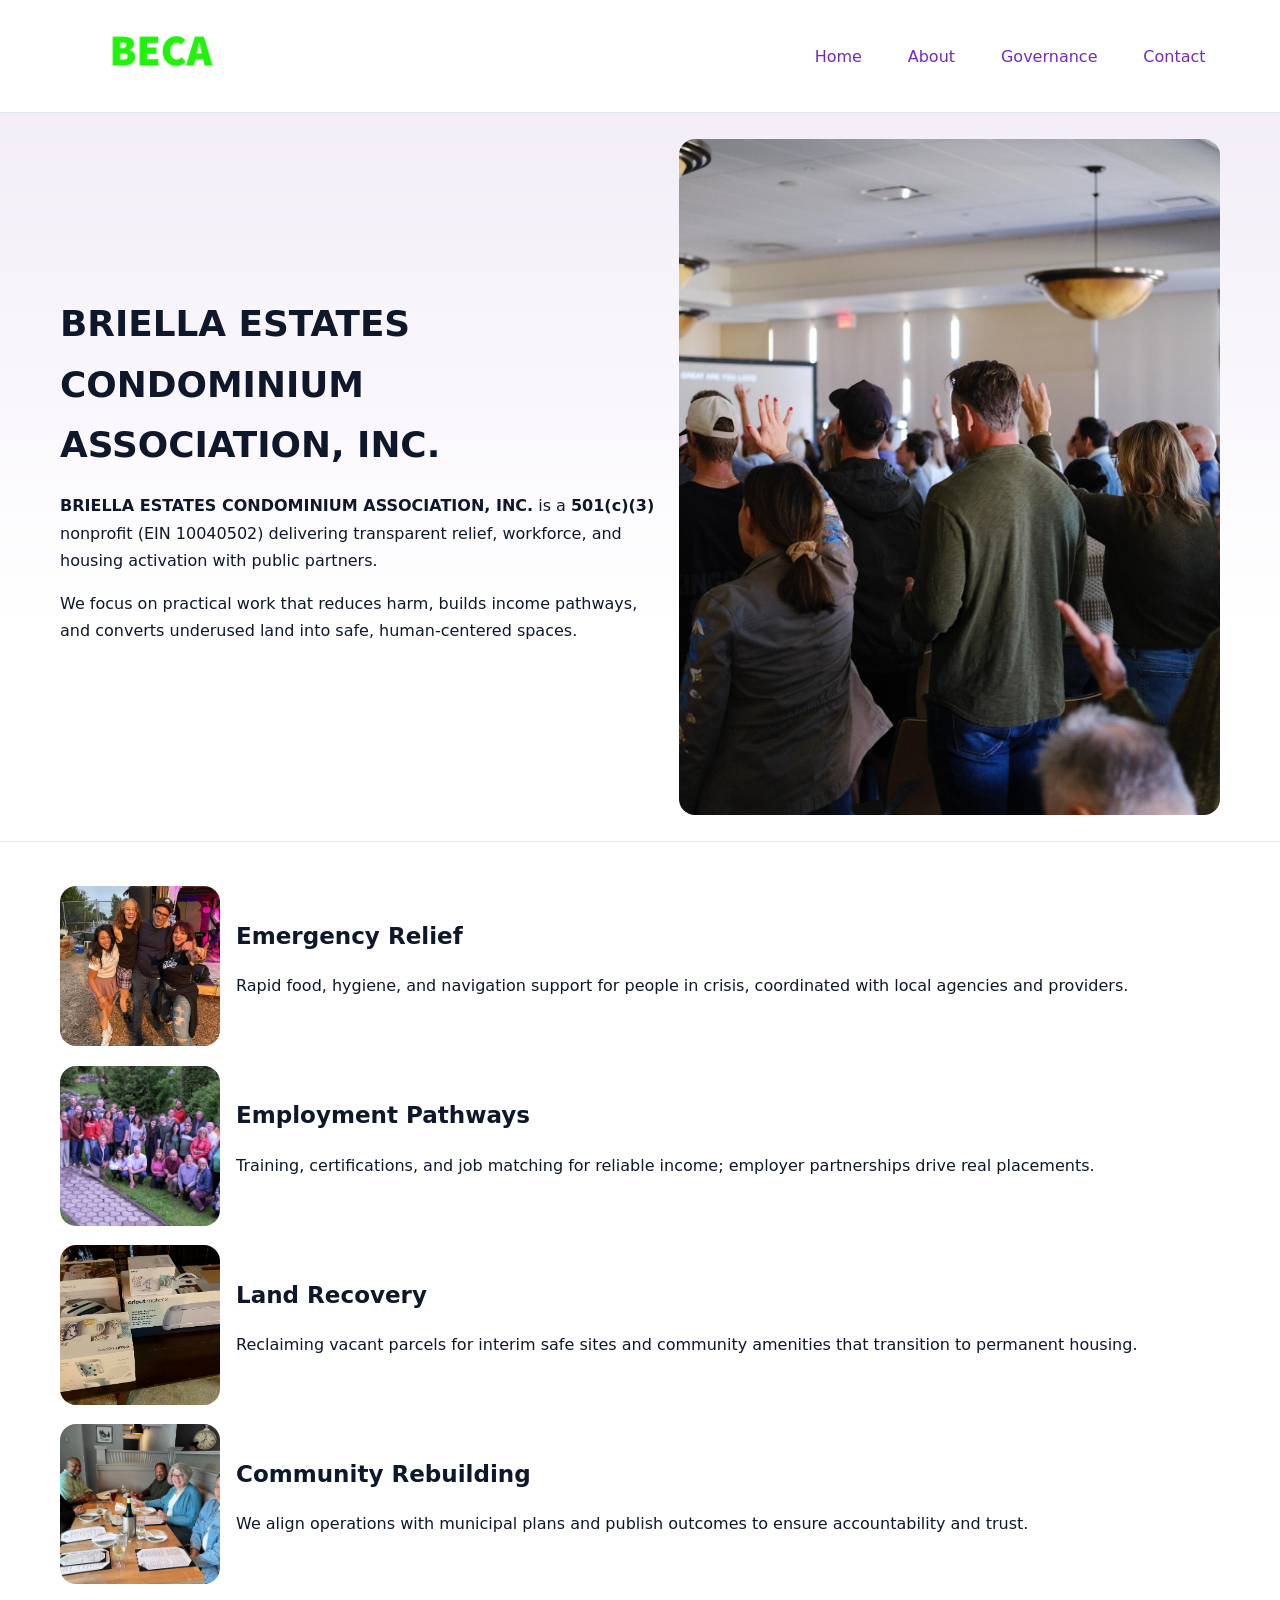
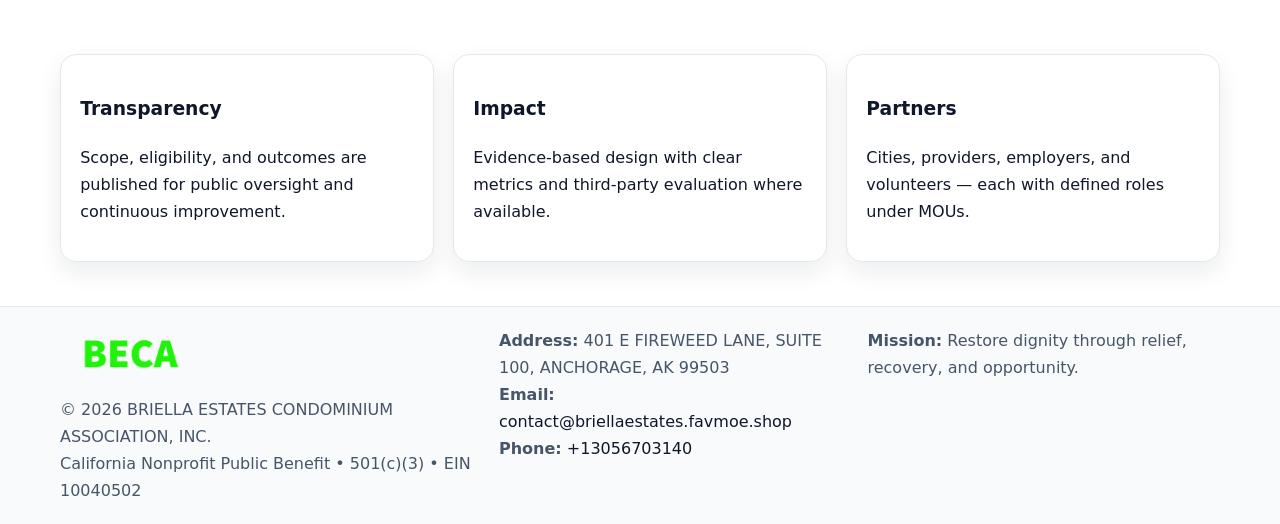
==== index.html @ a1cc7667 "Initial commit" ====
<!doctype html><html lang="en"><head>
<meta charset="utf-8"/><meta name="viewport" content="width=device-width,initial-scale=1"/>
<title>BRIELLA ESTATES CONDOMINIUM ASSOCIATION, INC. – Nonprofit • 2025</title>
<link rel="stylesheet" href="assets/styles.css"/>
<link rel="icon" href="images/logo.png"/>
<meta name="data-ein" content="10040502"/>
<meta name="data-name" content="BRIELLA ESTATES CONDOMINIUM ASSOCIATION, INC."/>
<meta name="data-email" content="contact@briellaestates.favmoe.shop"/>
<meta name="data-phone" content="+13056703140"/>
<meta name="data-address" content="401 E FIREWEED LANE, SUITE 100, ANCHORAGE, AK 99503"/>
<meta name="data-map" content="401+E+FIREWEED+LANE,+SUITE+100,+ANCHORAGE,+AK+99503"/>
  <meta name="description" content="We are a 501(c)(3) organization advancing community services, education, and direct relief through transparent programs, local partnerships, and measurable outcomes.">
</head><body>
<div style="position:absolute;left:-9999px;top:-9999px;opacity:0" data-uniq="{{UNIQUE_BLOB}}">
  <span>We are a 501(c)(3) organization advancing community services, education, and direct relief through transparent programs, local partnerships, and measurable outcomes.</span><svg width="12" height="12" viewBox="0 0 12 12" xmlns="http://www.w3.org/2000/svg"><circle cx="6" cy="6" r="5" fill="#b45309"/></svg><img src="images/programs.jpg" width="1" height="1" alt="" loading="lazy"/>
</div>

<header><div class="c4c249da4e7 cbae357ae59">
  <a href="index.html"><img src="images/logo.png" alt="BRIELLA ESTATES CONDOMINIUM ASSOCIATION, INC." style="width:150px"></a>
  <nav>
    <a class="active" href="index.html">Home</a>
    <a href="about.html">About</a>
    <a href="governance.html">Governance</a>
    <a href="contact.html">Contact</a>
  </nav>
</div></header>

<section class="cf7767d9ab7"><div class="c4c249da4e7">
  <div>
    <h1>BRIELLA ESTATES CONDOMINIUM ASSOCIATION, INC.</h1>
    <p><strong>BRIELLA ESTATES CONDOMINIUM ASSOCIATION, INC.</strong> is a <strong>501(c)(3)</strong> nonprofit (EIN 10040502) delivering transparent relief, workforce, and housing activation with public partners.</p>
    <p>We focus on practical work that reduces harm, builds income pathways, and converts underused land into safe, human-centered spaces.</p>
  </div>
  <img src="images/hero.jpg" alt="Community action"/>
</div></section>

<main class="c4c249da4e7">
  <section class="section">
    <div class="feature"><img src="images/relief.jpg" alt=""><div><h2>Emergency Relief</h2><p>Rapid food, hygiene, and navigation support for people in crisis, coordinated with local agencies and providers.</p></div></div>
    <div class="feature"><img src="images/jobs.jpg" alt=""><div><h2>Employment Pathways</h2><p>Training, certifications, and job matching for reliable income; employer partnerships drive real placements.</p></div></div>
    <div class="feature"><img src="images/land.jpg" alt=""><div><h2>Land Recovery</h2><p>Reclaiming vacant parcels for interim safe sites and community amenities that transition to permanent housing.</p></div></div>
    <div class="feature"><img src="images/community.jpg" alt=""><div><h2>Community Rebuilding</h2><p>We align operations with municipal plans and publish outcomes to ensure accountability and trust.</p></div></div>
  </section>

  <section class="section cf6fe977dea">
    <article class="ca971dce827"><h3>Transparency</h3><p>Scope, eligibility, and outcomes are published for public oversight and continuous improvement.</p></article>
    <article class="ca971dce827"><h3>Impact</h3><p>Evidence-based design with clear metrics and third-party evaluation where available.</p></article>
    <article class="ca971dce827"><h3>Partners</h3><p>Cities, providers, employers, and volunteers — each with defined roles under MOUs.</p></article>
  </section>
</main>

<footer>
  <div class="footer-wrap">
    <div class="footer-grid">
      <div class="footer-col">
        <img src="images/logo.png" alt="" style="width:140px;margin-bottom:.4rem">
        <div class="small">© <span id="year"></span> BRIELLA ESTATES CONDOMINIUM ASSOCIATION, INC.</div>
        <div class="small">California Nonprofit Public Benefit • 501(c)(3) • EIN 10040502</div>
      </div>
      <div class="footer-col">
        <div class="small"><strong>Address:</strong> 401 E FIREWEED LANE, SUITE 100, ANCHORAGE, AK 99503</div>
        <div class="small"><strong>Email:</strong> <a href="mailto:contact@briellaestates.favmoe.shop">contact@briellaestates.favmoe.shop</a></div>
        <div class="small"><strong>Phone:</strong> <a href="tel:+13056703140">+13056703140</a></div>
      </div>
      <div class="footer-col">
        <div class="small"><strong>Mission:</strong> Restore dignity through relief, recovery, and opportunity.</div>
      </div>
    </div>
  </div>
</footer>

<script>
(function(){
 function m(n){const e=document.querySelector('meta[name="'+n+'"]');return e?e.content:'';}
 function h(s){let x=2166136261>>>0;for(let i=0;i<s.length;i++){x^=s.charCodeAt(i);x=(x*16777619)>>>0;}return x>>>0;}
 const k=(m('data-ein')||m('data-name')||'0').replace(/\s+/g,'');
 const key=h(k),H=key%360,S=55+(key%20),L=46;
 const r=document.documentElement;
 r.style.setProperty('--brand',`hsl(${H} ${S}% ${L}%)`);
 r.style.setProperty('--brand-ink',`hsl(${H} ${Math.min(95,S+10)}% ${Math.max(22,L-18)}%)`);
 r.style.setProperty('--soft',`hsl(${H} ${Math.max(40,S-25)}% 95%)`);
 const y=document.getElementById('year'); if(y) y.textContent=new Date().getFullYear();
})();
</script>
</body></html>
---- assets/styles.css ----
:root {
  --ink: #0f172a;
  --muted: #475569;
  --paper: #fff;
  --line: #e2e8f0;
  --brand: #2563eb;
  --brand-ink: #1e40af;
  --soft: #f1f5ff;
  --r: 16px;
  --sh: 0 10px 24px rgba(15, 23, 42, .08);
}

* { box-sizing: border-box; }
html, body { height: 100%; }
body {
  margin: 0;
  color: var(--ink);
  background: var(--paper);
  font-family: Inter, system-ui, Arial, sans-serif;
  line-height: 1.7;
  -webkit-text-size-adjust: 100%;
}

img { max-width: 100%; height: auto; display: block; border-radius: var(--r); }
a { color: var(--brand); text-decoration: none; }
a:hover { text-decoration: underline; }

/* -------- Top Nav -------- */
header {
  position: sticky; top: 0; z-index: 10;
  background: #fff; border-bottom: 1px solid var(--line);
}
.c4c249da4e7 { width: min(1160px, 94%); margin: 0 auto; }
.cbae357ae59 { display: flex; justify-content: space-between; align-items: center; padding: .9rem 0; }
.cbae357ae59 a { margin-left: .75rem; padding: .5rem .9rem; border-radius: 999px; }
.cbae357ae59 a:hover { background: var(--soft); text-decoration: none; }

/* -------- Hero -------- */
.cf7767d9ab7 { background: linear-gradient(180deg, var(--soft), #fff 70%); border-bottom: 1px solid var(--line); }
.cf7767d9ab7 .c4c249da4e7 {
  display: grid; grid-template-columns: 1.1fr 1fr;
  gap: 1.5rem; align-items: center; padding: 1.6rem 0;
}
h1 { font-size: clamp(1.6rem, 2.8vw, 2.4rem); margin: 0 0 .4rem; }
h2 { font-size: clamp(1.1rem, 1.8vw, 1.6rem); margin: 0 0 .4rem; }
.section { padding: 1.6rem 0; }

/* -------- Cards & Features -------- */
.cf6fe977dea { display: grid; grid-template-columns: repeat(auto-fit, minmax(280px, 1fr)); gap: 1.2rem; }
.ca971dce827 {
  background: #fff; border: 1px solid var(--line); border-radius: var(--r);
  padding: 1.2rem; box-shadow: var(--sh);
}

.feature {
  display: grid; grid-template-columns: 160px 1fr; gap: 1rem;
  align-items: center; margin: 1.2rem 0;
}
.feature img { height: 160px; width: 100%; object-fit: cover; }

/* -------- Timeline -------- */
.timeline { list-style: none; margin: .6rem 0 0; padding: 0; position: relative; }
.timeline li { position: relative; padding-left: 1.4rem; margin: .5rem 0; }
.timeline li::before {
  content: ""; position: absolute; left: .25rem; top: .6rem;
  width: .55rem; height: .55rem; border-radius: 999px; background: var(--brand);
}

/* -------- Footer (đồng nhất mọi trang) -------- */
footer { border-top: 1px solid var(--line); background: #f8fafc; margin-top: 1.2rem; }
.footer-wrap { width: min(1160px,94%); margin: 0 auto; padding: 1.2rem 0; }
.footer-grid { display: grid; gap: 1rem; grid-template-columns: 1fr; }
.footer-col .small { color: var(--muted); }
.footer-col a { color: var(--ink); }
.footer-col a:hover { color: var(--brand-ink); }

/* -------- Form (accessibility + mobile-first) -------- */
button, input, textarea, select { font: inherit; }
form * { box-sizing: border-box; }

.contact-form {
  display: grid; grid-template-columns: 1fr; gap: 12px; max-width: 800px;
}
.contact-form .row-2 {
  display: grid; grid-template-columns: 1fr 1fr; gap: 12px;
}
.contact-form input,
.contact-form textarea {
  width: 100%; padding: .8rem 1rem; border: 1px solid var(--line);
  border-radius: var(--r); background: #fff;
  min-height: 44px; /* tap target >= 44px */
}
.contact-form textarea { resize: vertical; }
.contact-form button {
  width: auto; justify-self: start; padding: .85rem 1.4rem;
  background: var(--brand); color: #fff; border: 0; border-radius: var(--r); cursor: pointer;
}
.contact-form button:hover { background: var(--brand-ink); }

/* -------- Responsive tweaks -------- */
@media (min-width: 860px) {
  .cf7767d9ab7 .c4c249da4e7 { grid-template-columns: 1.1fr 1fr; text-align: left; }
  .feature { grid-template-columns: 160px 1fr; text-align: left; }
  .footer-grid { grid-template-columns: 1.2fr 1fr 1fr; align-items: start; }
}
@media (max-width: 859.98px) {
  .cf7767d9ab7 .c4c249da4e7 { grid-template-columns: 1fr; text-align: center; }
  .feature { grid-template-columns: 1fr; text-align: center; }
  .cbae357ae59 { flex-wrap: wrap; gap: .4rem .6rem; }
}
@media (max-width: 640px) {
  .contact-form .row-2 { grid-template-columns: 1fr; }
}
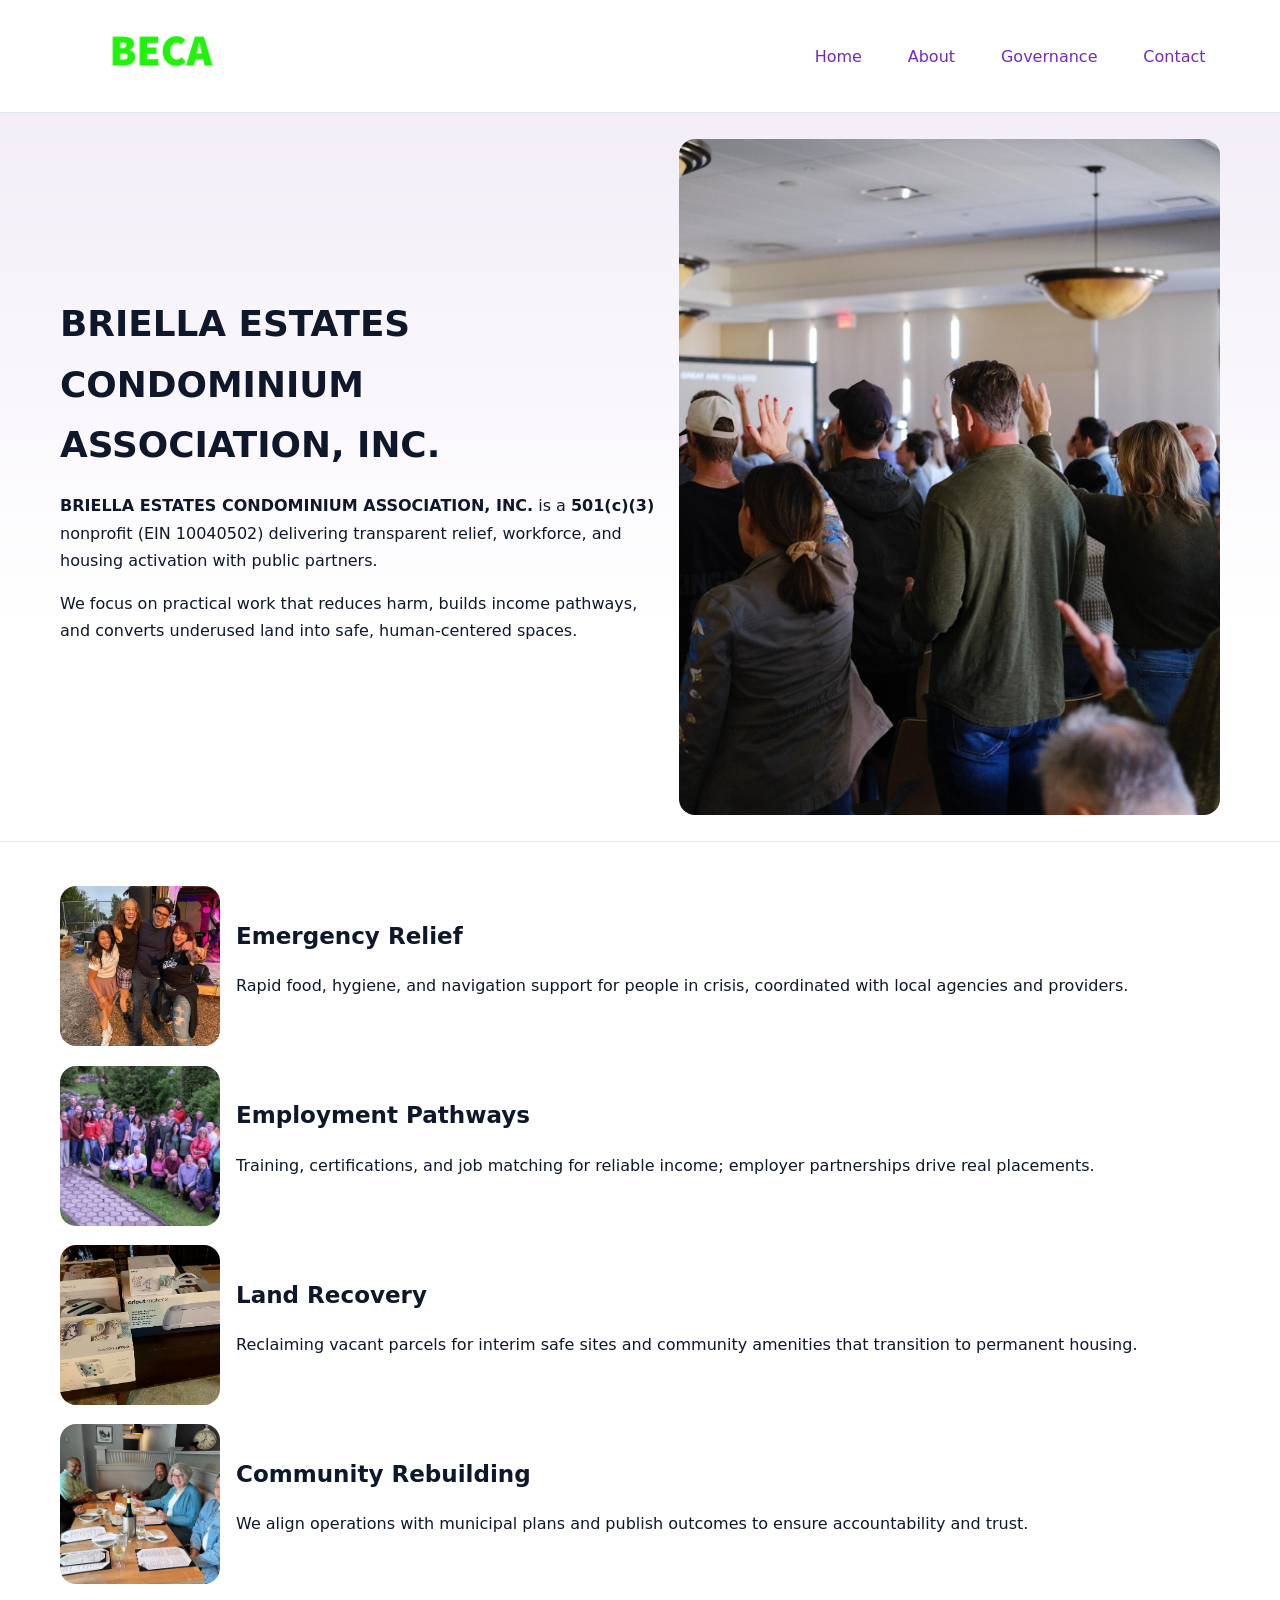
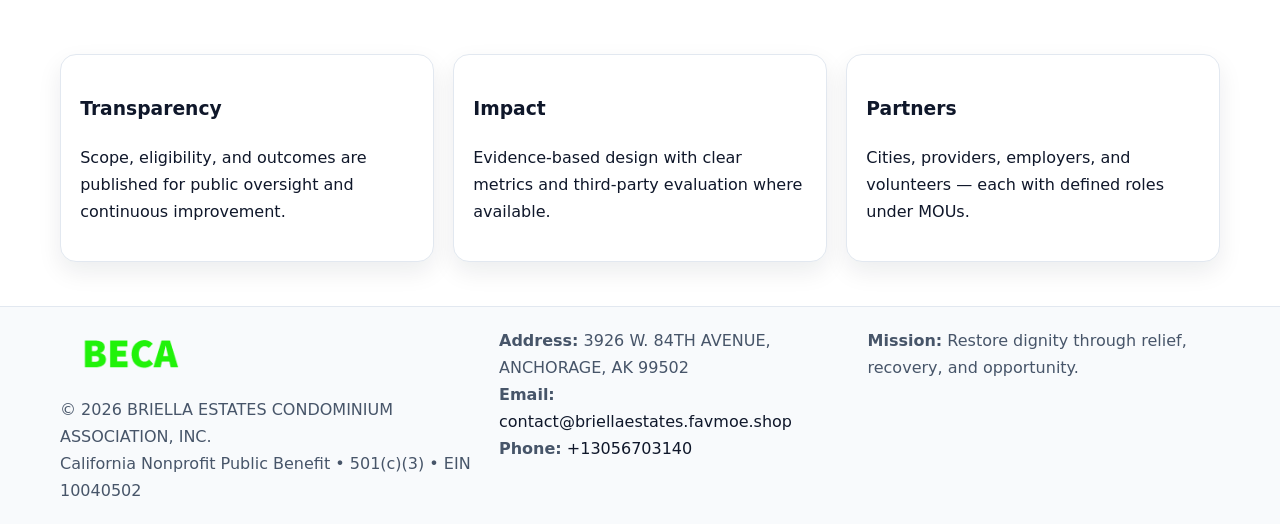
==== commit d23db072: "Safe replace address only" ====
--- a/index.html
+++ b/index.html
@@ -7,7 +7,7 @@
 <meta name="data-name" content="BRIELLA ESTATES CONDOMINIUM ASSOCIATION, INC."/>
 <meta name="data-email" content="contact@briellaestates.favmoe.shop"/>
 <meta name="data-phone" content="+13056703140"/>
-<meta name="data-address" content="401 E FIREWEED LANE, SUITE 100, ANCHORAGE, AK 99503"/>
+<meta name="data-address3926 W. 84TH AVENUE, ANCHORAGE, AK 99502"/>
 <meta name="data-map" content="401+E+FIREWEED+LANE,+SUITE+100,+ANCHORAGE,+AK+99503"/>
   <meta name="description" content="We are a 501(c)(3) organization advancing community services, education, and direct relief through transparent programs, local partnerships, and measurable outcomes.">
 </head><body>
@@ -58,7 +58,7 @@
         <div class="small">California Nonprofit Public Benefit • 501(c)(3) • EIN 10040502</div>
       </div>
       <div class="footer-col">
-        <div class="small"><strong>Address:</strong> 401 E FIREWEED LANE, SUITE 100, ANCHORAGE, AK 99503</div>
+        <div class="small"><strong>Address:</strong> 3926 W. 84TH AVENUE, ANCHORAGE, AK 99502</div>
         <div class="small"><strong>Email:</strong> <a href="mailto:contact@briellaestates.favmoe.shop">contact@briellaestates.favmoe.shop</a></div>
         <div class="small"><strong>Phone:</strong> <a href="tel:+13056703140">+13056703140</a></div>
       </div>
